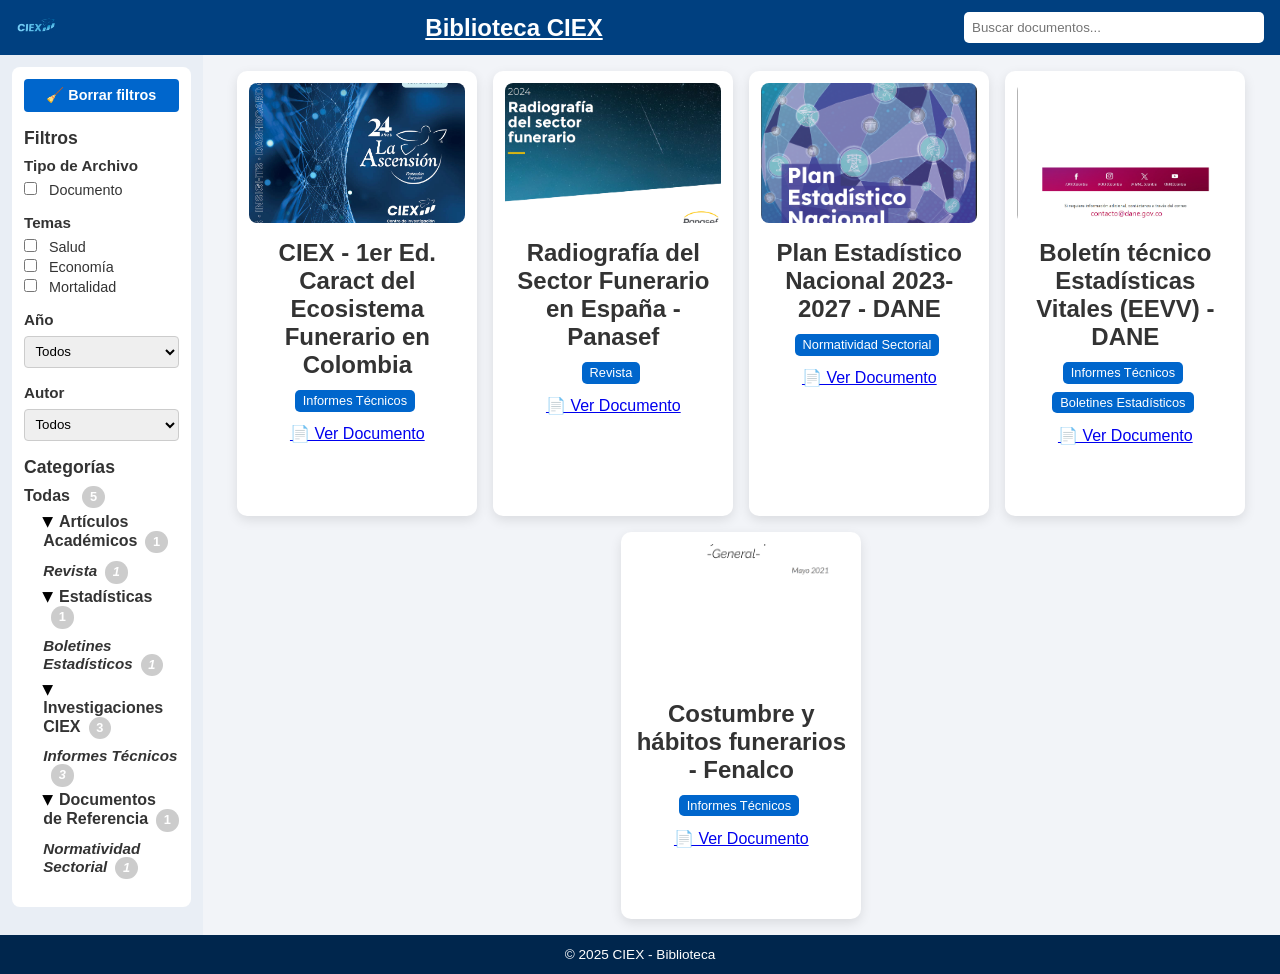
==== index.html @ 68469f93 "Sidebar and functionalities update Badges and filters updates" ====
<!DOCTYPE html>
<html lang="es">
<head>
  <meta charset="UTF-8" />
  <meta name="viewport" content="width=device-width,initial-scale=1.0" />
  <title>Biblioteca CIEX</title>
  <link rel="stylesheet" href="style.css" />
</head>
<body>
  <header>
    <button id="menuToggle">☰</button>
    <a href="#" onclick="window.location.reload()"><img src="img/ciex-logo.png" alt="CIEX Logo" id="logo"></a>
    <h1><a href="#" onclick="window.location.reload()" style="color: white;">Biblioteca CIEX</a></h1>
    <input type="text" id="searchInput" placeholder="Buscar documentos...">
  </header>

  <div class="container">
    <aside class="sidebar">
      <!-- PANEL DE FILTROS -->

      <!-- Filtros -->
      <div class="filter-section">
        <button id="clearFiltersBtn">🧹 Borrar filtros</button>
        <h2>Filtros</h2>
        <div class="filter-group">
          <h3>Tipo de Archivo</h3>
          <div id="typeFilters"></div>
        </div>
        <div class="filter-group">
          <h3>Temas</h3>
          <div id="topicFilters"></div>
        </div>
        <div class="filter-group">
          <h3>Año</h3>
          <select id="yearSelect"><option value="Todos">Todos</option></select>
        </div>
        <div class="filter-group">
          <h3>Autor</h3>
          <select id="authorSelect"><option value="Todos">Todos</option></select>
        </div>

        <div class="filter-group">
          <h2>Categorías</h2>
          <ul id="taxonomyList">
          <li id="homeButton" class="taxonomy-home selected">Todas</li>
      </ul>
        </div>
      </div>

    </aside>

    <main class="document-section" id="documentList">
      <!-- tarjetas inyectadas aquí -->
    </main>
  </div>

  <footer>
    <p>&copy; 2025 CIEX - Biblioteca</p>
  </footer>

  <script src="script.js"></script>
</body>
</html>
---- style.css ----
* { box-sizing: border-box; margin: 0; padding: 0; }
body { font-family: 'Inter',sans-serif; background: #f2f4f8; color: #333; }

/* HEADER */
header {
  display: flex; align-items: center; justify-content: space-between;
  background: #004080; padding: 0.75rem 1rem; color: white; position: relative;
}
#menuToggle { display: none; background: none; border: none; color: white; font-size:1.5rem; }
#logo { width: 40px; height: auto; margin-right:0.5rem; }
h1 { flex-grow:1; text-align:center; font-size:1.5rem; }
#searchInput { padding:0.5rem; border:none; border-radius:5px; width:30%; max-width:300px; }

/* LAYOUT */
.container { display:flex; min-height:calc(100vh - 120px); }

/* SIDEBAR */
.sidebar {
  width:240px; background:#e9eef5; padding:0.75rem; overflow-y:auto;
  transition:left .3s;
}
.filter-section {
  background:white; padding:.75rem; border-radius:8px; margin-bottom:1rem;
}
.filter-group { margin-bottom:1rem; }
.filter-group h3 { margin-bottom:.5rem; font-size:.95rem; }
.filter-group label {
  display:block; margin-bottom:.25rem; font-size:.9rem; cursor:pointer;
}
.filter-group input[type="checkbox"] { margin-right:.5rem; }
.filter-group select {
  width:100%; padding:.4rem; border:1px solid #ccc; border-radius:4px;
}
.filter-section .filter-group ul {
  list-style: none;
  padding-left: 0;
  margin: .5rem 0 0;
}
.filter-section .filter-group ul li {
  margin: .3rem 0;
  cursor: pointer;
}

.sidebar h2 { font-size:1.1rem; margin:1rem 0 .5rem; }
.sidebar ul { list-style:none; }
.sidebar ul ul { display:block; padding-left:1rem; }
.sidebar li { margin:4px 0; cursor:pointer; }
.sidebar li.taxonomy-home,
.sidebar li.taxonomy-parent { font-weight:600; }
.sidebar li.taxonomy-parent {
  position:relative; padding-left:1.2rem;
}
/*
.sidebar li.taxonomy-parent::before {
  content:'▶'; position:absolute; left:0; transition:transform .2s;
}
.sidebar li.taxonomy-parent.expanded::before {
  transform:rotate(90deg);
}
*/

/* Nuevo toggle button */
.toggle-arrow {
  background: none;
  border: none;
  font-size: .9rem;
  cursor: pointer;
  margin-right: .3rem;
  transition: transform .2s;
  content:'▶';
}
.taxonomy-parent.expanded > .toggle-arrow {
  transform: rotate(90deg);
  content:'▶';
}
  

.sidebar li.taxonomy-child { font-style:italic; font-size:.95rem; margin-left:1rem; }
.sidebar li.selected { background:#d0e1f9; }

/* DOCUMENTOS */
.document-section {
  flex-grow:1; padding:1rem;
  display:flex; flex-wrap:wrap; gap:1rem; justify-content:center;
}
.document-card {
  background:white; border-radius:10px; box-shadow:0 4px 12px rgba(0,0,0,0.1);
  padding:.75rem; width:240px; text-align:center; transition:transform .2s;
}
.document-card:hover { transform:translateY(-5px); }
.document-cover {
  width:100%; height:140px; object-fit:cover; border-radius:8px; margin-bottom:.75rem;
}
.tags { margin:.5rem 0; }
.tag {
  background:#0066cc; color:white; padding:.2rem .5rem; border-radius:5px;
  font-size:.8rem; margin:.2rem .3rem .3rem 0; display:inline-block; cursor:pointer;
}
.tag.selected { border:2px solid #004080; }

/* FOOTER */
footer {
  background:#00264d; color:white; text-align:center; padding:.75rem; font-size:.85rem;
}

.filter-section #clearFiltersBtn {
  display: block;
  width: 100%;
  padding: 0.5rem;
  margin-bottom: 1rem;
  background-color: #0066cc;
  color: white;
  border: none;
  border-radius: 4px;
  font-size: 0.9rem;
  font-weight: 600;
  cursor: pointer;
  transition: background-color 0.2s;
}

/* Badge de conteo de categorías */
.sidebar .badge {
  display: inline-block;
  min-width: 1.4rem;
  padding: 0 .4rem;
  margin-left: .5rem;
  font-size: .8rem;
  font-weight: 600;
  line-height: 1.4rem;
  text-align: center;
  border-radius: 50%;
  background: #ccc;
  color: #fff;
}

.filter-section #clearFiltersBtn:hover {
  background-color: #0055aa;
}
/* MÓVIL */
@media(max-width:768px) {
  #menuToggle { display:block; }
  #searchInput { width:50%; }
  .container { flex-direction:column; }
  .sidebar {
    position:absolute; top:60px; left:-100%; height:calc(100vh-60px);
    width:220px; z-index:1000;
  }
  .sidebar.open { left:0; }
  .document-section { padding:.5rem; }
}
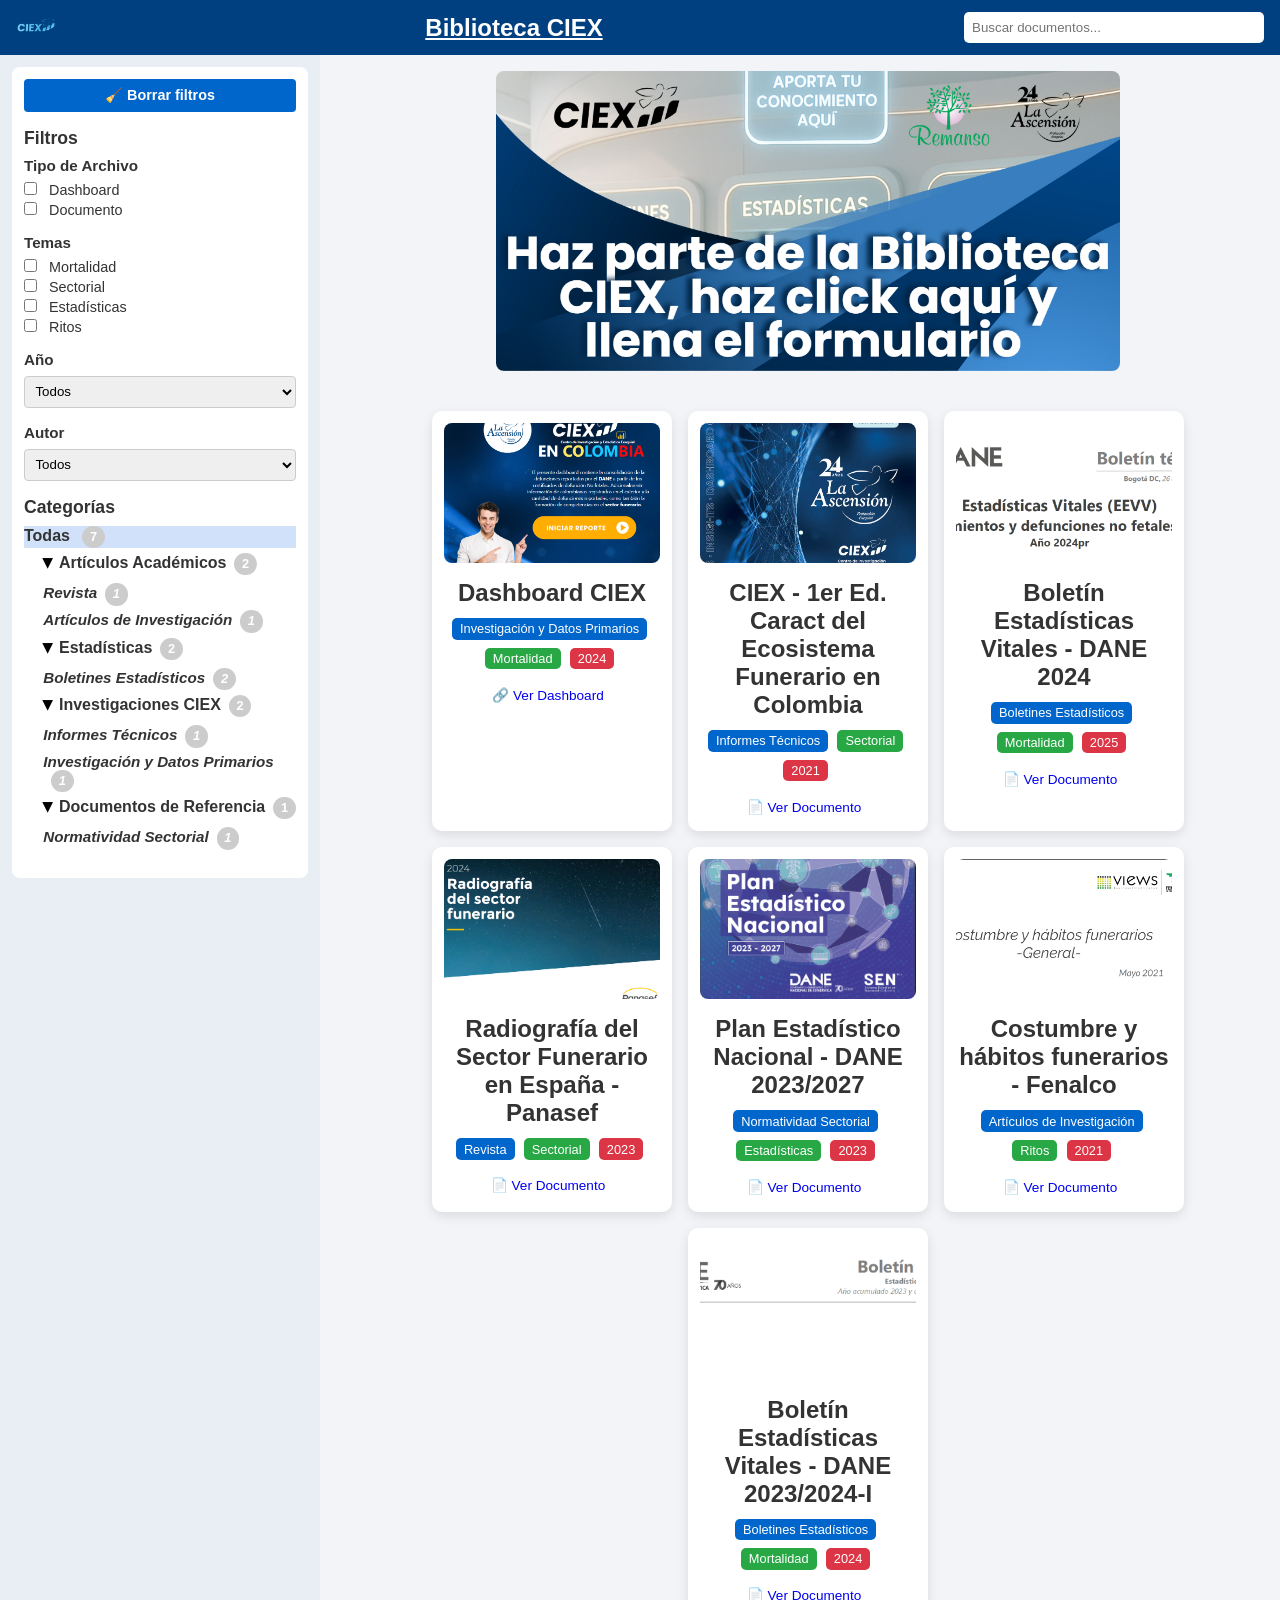
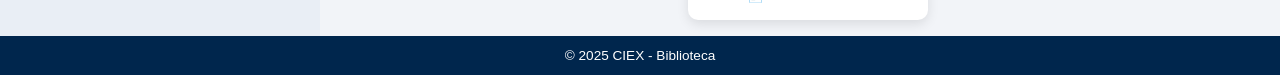
==== commit f5c16041: "Banner added" ====
--- a/index.html
+++ b/index.html
@@ -9,7 +9,7 @@
 <body>
   <header>
     <button id="menuToggle">☰</button>
-    <a href="#" onclick="window.location.reload()"><img src="img/ciex-logo.png" alt="CIEX Logo" id="logo"></a>
+    <a href="#" onclick="window.location.reload()"><img src="img/ciex-logo.png" alt="Centro de Investigación Estadístico Exequial - CIEX Logo" id="logo"></a>
     <h1><a href="#" onclick="window.location.reload()" style="color: white;">Biblioteca CIEX</a></h1>
     <input type="text" id="searchInput" placeholder="Buscar documentos...">
   </header>
@@ -49,8 +49,16 @@
 
     </aside>
 
-    <main class="document-section" id="documentList">
-      <!-- tarjetas inyectadas aquí -->
+    <main class="document-section">
+      <!-- 1) Banner fijo -->
+      <div id="topBanner">
+        <a href="https://forms.gle/aKF8cXsa1bw8TrqUA" target="_blank" rel="noopener">
+          <img src="img/banner-ciex.png"
+               alt="CIEX - Participa en nuestra Biblioteca llenando el formulario">
+        </a>
+      </div>
+      <!-- 2) Aquí solo se renderizan las tarjetas -->
+      <div id="documentList"></div>
     </main>
   </div>
 
--- a/style.css
+++ b/style.css
@@ -12,10 +12,16 @@
 #searchInput { padding:0.5rem; border:none; border-radius:5px; width:30%; max-width:300px; }
 
 /* LAYOUT */
+.container {
+  display: flex;
+  gap: 1rem;
+}
 .container { display:flex; min-height:calc(100vh - 120px); }
 
 /* SIDEBAR */
 .sidebar {
+  flex: 0 0 30%;      /* ocupa un 30% del ancho */
+  max-width: 320px;   /* tope si quieres */
   width:240px; background:#e9eef5; padding:0.75rem; overflow-y:auto;
   transition:left .3s;
 }
@@ -80,8 +86,12 @@
 
 /* DOCUMENTOS */
 .document-section {
-  flex-grow:1; padding:1rem;
-  display:flex; flex-wrap:wrap; gap:1rem; justify-content:center;
+  flex: 1;            /* ocupa el espacio restante */
+  display: flex;
+  flex-wrap: wrap;
+  gap: 1rem;
+  justify-content: center;
+  padding: 1rem 0;
 }
 .document-card {
   background:white; border-radius:10px; box-shadow:0 4px 12px rgba(0,0,0,0.1);
@@ -147,4 +157,161 @@
   }
   .sidebar.open { left:0; }
   .document-section { padding:.5rem; }
-}
+  .sidebar {
+    flex: 0 0 100%;
+    max-width: none;
+  }
+  #topBanner img {
+    max-height: 180px;
+  }
+}
+.document-card .actions {
+  margin-top: .5rem;
+}
+.document-card .actions a {
+  display: inline-block;
+  margin-right: .5rem;
+  padding: .3rem .6rem;
+  border-radius: 4px;
+  text-decoration: none;
+  font-size: .85rem;
+}
+/* Colores específicos para tags de tema (verde) y año (rojo) */
+.tag[data-topic] {
+  background: #28a745; /* verde */
+}
+.tag[data-year] {
+  background: #dc3545; /* rojo */
+}
+/* .document-card .actions .dashboard-link {
+  background: #48a8d7;
+  color: #fff;
+  transition: background .2s;
+}
+.document-card .actions .dashboard-link:hover {
+  background: #133185; 
+}*/
+/* Listas de Temas y Años */
+
+/* Banner full-width, mantiene proporción y no desplaza el grid */
+.top-banner {
+  width: 100%;
+  overflow: hidden;
+  margin-bottom: 1rem;
+}
+.top-banner img {
+  display: block;
+  width: 100%;
+  height: auto;
+  max-height: 250px;    /* ajusta según necesites */
+  object-fit: cover;
+}
+
+/* En pantallas pequeñas ajusta la altura */
+@media(max-width: 768px) {
+  .top-banner img {
+    max-height: 120px;
+  }
+}
+
+/* Opcional: añadir separación extra antes del grid */
+.document-section {
+  padding-top: 0.5rem;
+}
+
+/* Banner responsive que ocupa toda la fila en .document-section */
+#topBanner {
+  flex: 0 0 100%;
+  display: flex;
+  justify-content: center;
+  margin-bottom: 1rem;
+}
+#topBanner img {
+  display: block;
+  width: 100%;
+  max-width: 800px;    /* ajusta según tu diseño */
+  height: auto;
+  object-fit: cover;
+  border-radius: 8px;
+}
+
+/* En móviles/tablets */
+@media(max-width: 768px) {
+  #topBanner img {
+    max-width: 100%;
+    border-radius: 4px;
+  }
+}
+
+/* contenedor de banner + tarjetas */
+.document-section {
+  display: flex;
+  flex-wrap: wrap;
+  gap: 1rem;
+}
+/* banner ocupa toda la fila */
+#topBanner {
+  flex: 0 0 100%;
+  display: flex;
+  justify-content: center;
+  margin-bottom: 1rem;
+}
+#topBanner img {
+  width: 100%;
+  max-width: 800px;
+  height: auto;
+  object-fit: cover;
+  border-radius: 8px;
+}
+/* grid de tarjetas debajo */
+#documentList {
+  flex: 0 0 100%;
+  display: flex;
+  flex-wrap: wrap;
+  gap: 1rem;
+  justify-content: center;
+}
+
+/* Layout: sidebar al 30% y .document-section al resto */
+.container {
+  display: flex;
+  gap: 1rem;
+}
+.sidebar {
+  flex: 0 0 40%;      /* ocupa un 30% del ancho */
+  max-width: 320px;   /* tope si quieres */
+}
+.document-section {
+  flex: 1;            /* ocupa el espacio restante */
+  display: flex;
+  flex-wrap: wrap;
+  gap: 1rem;
+  justify-content: center;
+  padding: 1rem 0;
+}
+
+/* Banner más grande */
+#topBanner {
+  flex: 0 0 100%;
+  display: flex;
+  justify-content: center;
+  margin-bottom: 1.5rem;
+}
+#topBanner img {
+  width: 100%;
+  max-width: none;
+  max-height: 300px;   /* altura mayor */
+  object-fit: cover;
+  border-radius: 8px;
+}
+
+/* Responsivo */
+@media(max-width:768px) {
+  .sidebar {
+    flex: 0 0 100%;
+    max-width: none;
+  }
+  #topBanner img {
+    max-height: 180px;
+  }
+}
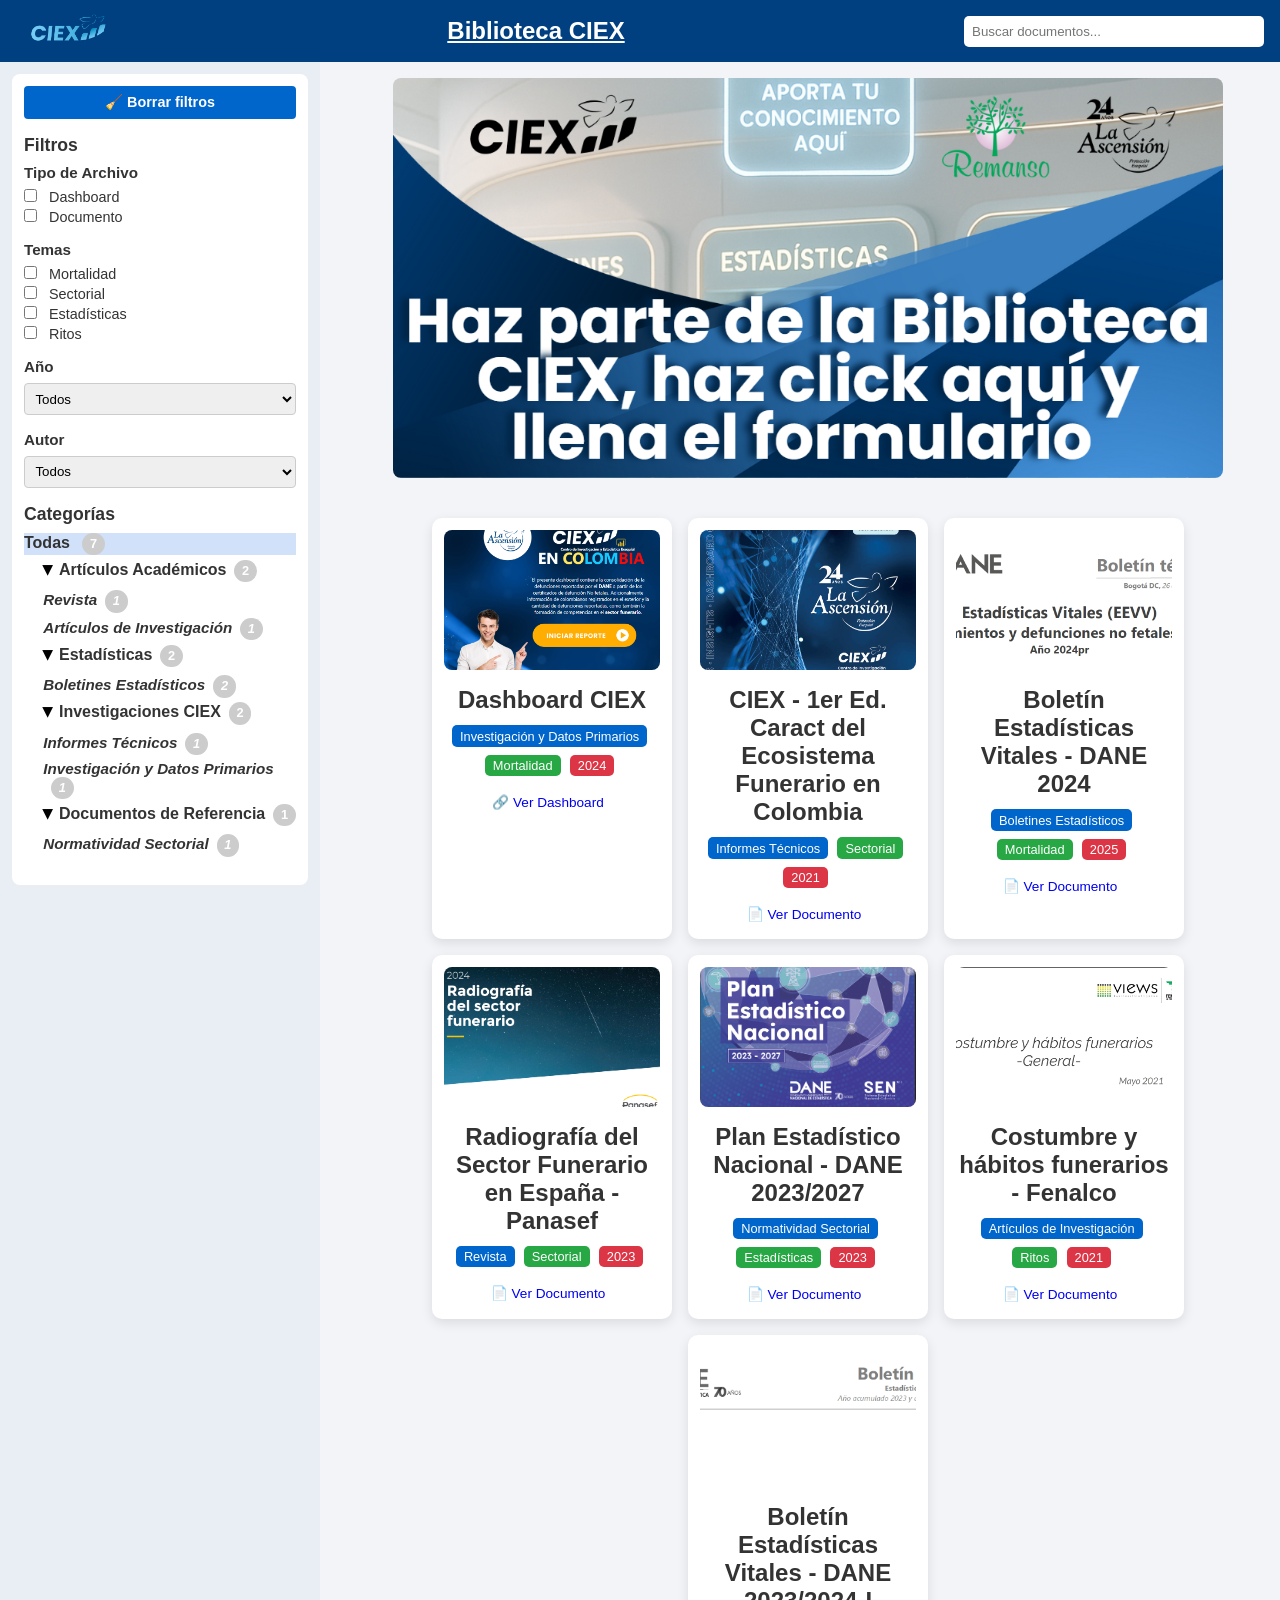
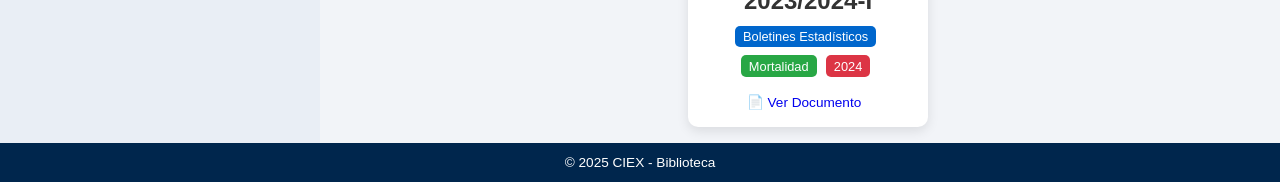
==== commit 6794b216: "GA4" ====
--- a/index.html
+++ b/index.html
@@ -67,5 +67,19 @@
   </footer>
 
   <script src="script.js"></script>
+
+<!-- Google Analytics con IP Anónima -->
+<script async src="https://www.googletagmanager.com/gtag/js?id=G-4Z390CRL24"></script>
+<script>
+  window.dataLayer = window.dataLayer || [];
+  function gtag(){ dataLayer.push(arguments); }
+  gtag('js', new Date());
+  gtag('config', 'G-4Z390CRL24', {
+    'anonymize_ip': true,
+    'cookie_flags': 'SameSite=None;Secure'
+  });
+</script>
+
+
 </body>
 </html>
--- a/style.css
+++ b/style.css
@@ -7,7 +7,11 @@
   background: #004080; padding: 0.75rem 1rem; color: white; position: relative;
 }
 #menuToggle { display: none; background: none; border: none; color: white; font-size:1.5rem; }
-#logo { width: 40px; height: auto; margin-right:0.5rem; }
+#logo {
+  width: 80px;         /* aumenta el ancho del logo */
+  margin-left: 0.75rem;/* separa del botón de hamburguesa */
+  height: auto;
+}
 h1 { flex-grow:1; text-align:center; font-size:1.5rem; }
 #searchInput { padding:0.5rem; border:none; border-radius:5px; width:30%; max-width:300px; }
 
@@ -300,7 +304,7 @@
 #topBanner img {
   width: 100%;
   max-width: none;
-  max-height: 300px;   /* altura mayor */
+  max-height: 400px;   /* altura mayor */
   object-fit: cover;
   border-radius: 8px;
 }
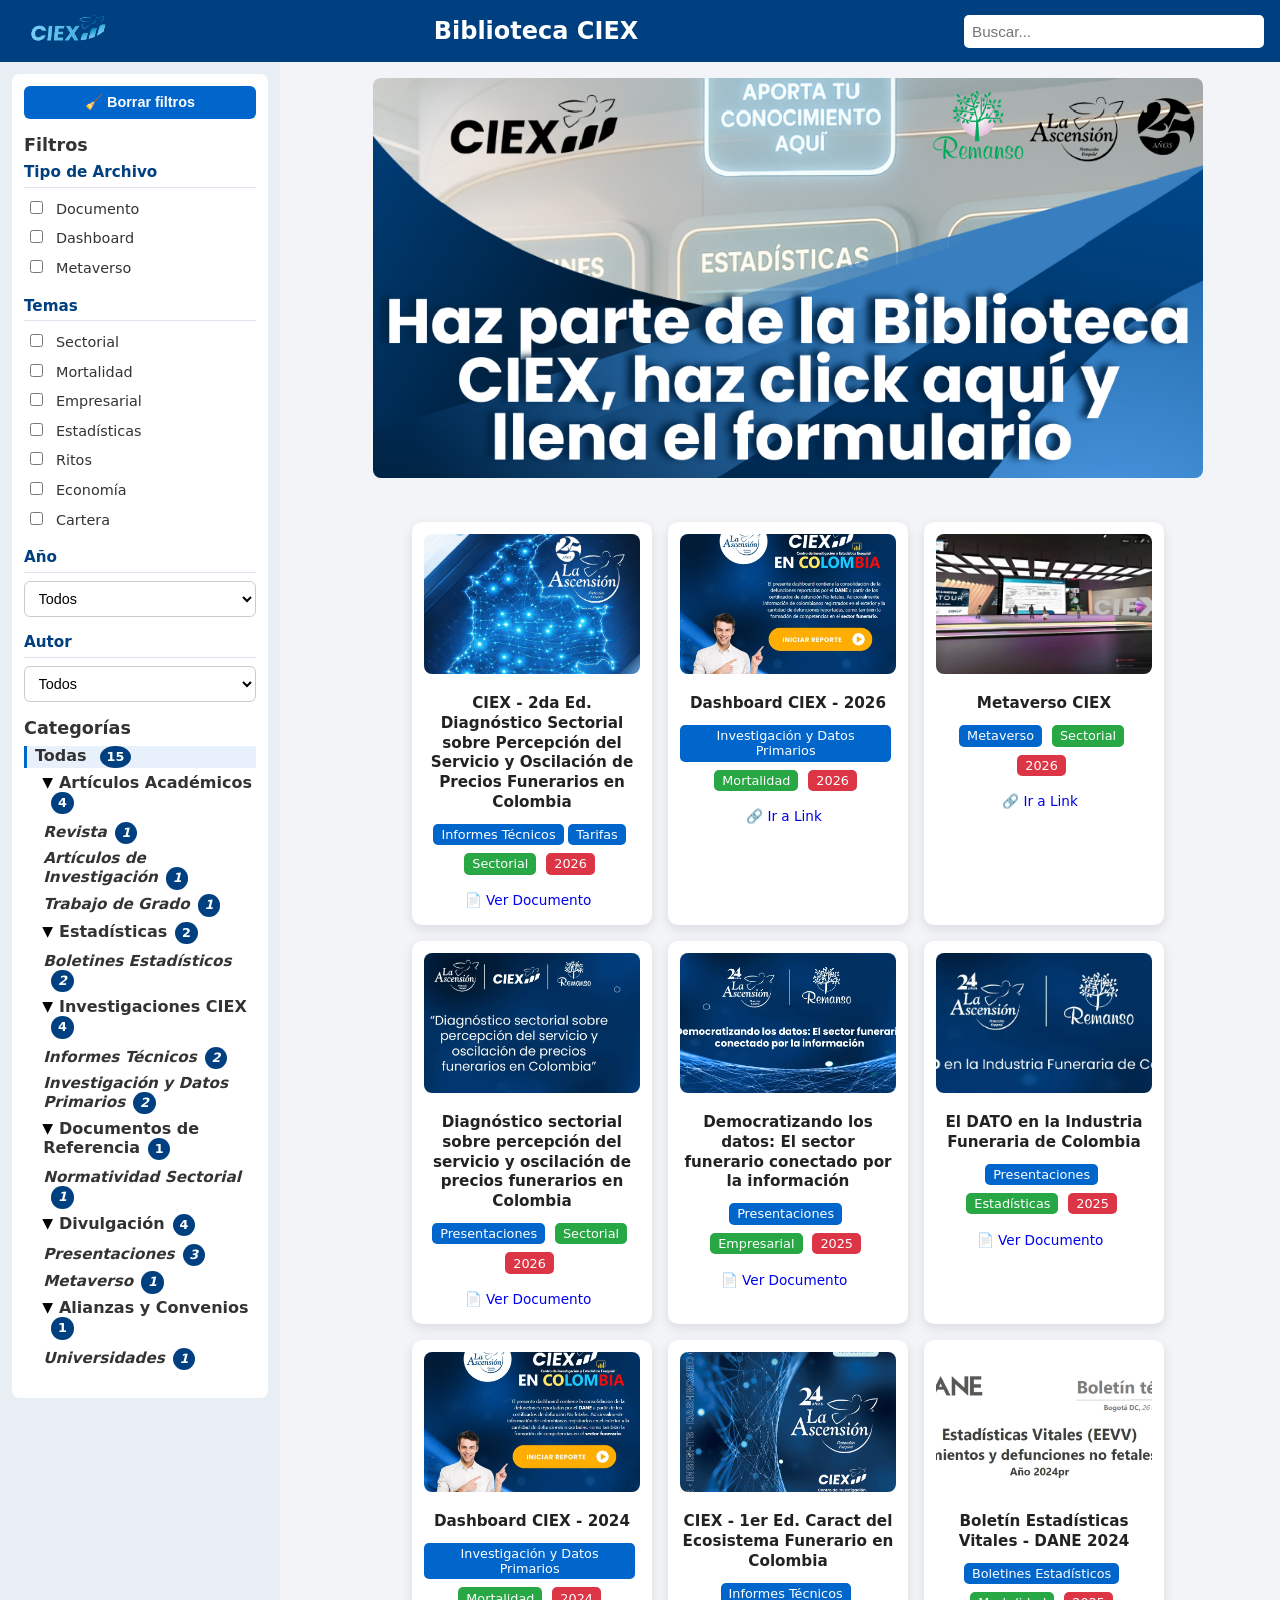
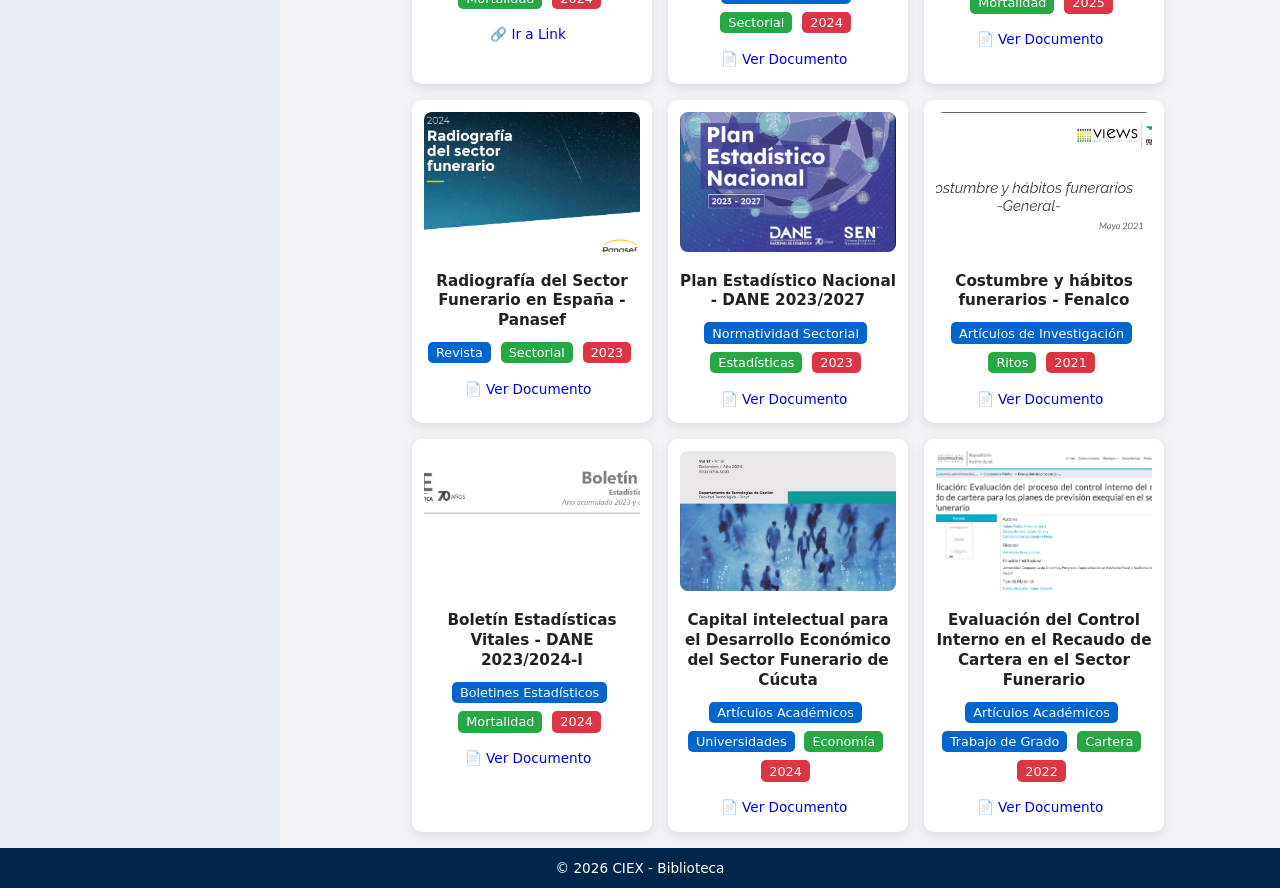
==== commit 8e73ee6a: "SEO, and UI improvements | Mejoras de rendimiento, SEO y UI Se reemplazan portadas PNG por versiones" ====
--- a/index.html
+++ b/index.html
@@ -3,18 +3,40 @@
 <head>
   <meta charset="UTF-8" />
   <meta name="viewport" content="width=device-width,initial-scale=1.0" />
-  <title>Biblioteca CIEX</title>
+  <title>Biblioteca CIEX - Centro de Investigación Estadístico Exequial</title>
+  <meta name="description" content="Biblioteca digital del Centro de Investigación Estadístico Exequial (CIEX). Documentos, estadísticas, investigaciones y recursos del sector funerario en Colombia." />
+
+  <!-- Open Graph -->
+  <meta property="og:title" content="Biblioteca CIEX" />
+  <meta property="og:description" content="Documentos, estadísticas, investigaciones y recursos del sector funerario en Colombia." />
+  <meta property="og:type" content="website" />
+  <meta property="og:image" content="img/banner-ciex.png" />
+  <meta property="og:url" content="https://biblioteca-ciex.vercel.app" />
+
+  <!-- Preconnect -->
+  <link rel="preconnect" href="https://www.googletagmanager.com" />
+  <link rel="preconnect" href="https://biblioteca-ciex.goatcounter.com" />
+
+  <link rel="canonical" href="https://biblioteca-ciex.vercel.app/" />
+  <link rel="icon" href="img/ciex-logo.png" type="image/png" />
   <link rel="stylesheet" href="style.css" />
 </head>
 <body>
   <header>
     <button id="menuToggle">☰</button>
     <a href="#" onclick="window.location.reload()"><img src="img/ciex-logo.png" alt="Centro de Investigación Estadístico Exequial - CIEX Logo" id="logo"></a>
-    <h1><a href="#" onclick="window.location.reload()" style="color: white;">Biblioteca CIEX</a></h1>
-    <input type="text" id="searchInput" placeholder="Buscar documentos...">
+    <h1><a href="#" onclick="window.location.reload()">Biblioteca CIEX</a></h1>
+    <div class="search-wrapper">
+      <button id="searchToggle" type="button" aria-label="Buscar">
+        <svg width="20" height="20" viewBox="0 0 24 24" fill="none" stroke="white" stroke-width="2.5" stroke-linecap="round" stroke-linejoin="round"><circle cx="11" cy="11" r="7"/><line x1="21" y1="21" x2="16.65" y2="16.65"/></svg>
+      </button>
+      <input type="text" id="searchInput" placeholder="Buscar...">
+      <button id="searchClear" type="button" aria-label="Limpiar búsqueda">&times;</button>
+    </div>
   </header>
 
   <div class="container">
+    <div id="sidebarOverlay"></div>
     <aside class="sidebar">
       <!-- PANEL DE FILTROS -->
 
@@ -54,7 +76,8 @@
       <div id="topBanner">
         <a href="https://forms.gle/aKF8cXsa1bw8TrqUA" target="_blank" rel="noopener">
           <img src="img/banner-ciex.png"
-               alt="CIEX - Participa en nuestra Biblioteca llenando el formulario">
+               alt="CIEX - Participa en nuestra Biblioteca llenando el formulario"
+               width="800" height="400" fetchpriority="high">
         </a>
       </div>
       <!-- 2) Aquí solo se renderizan las tarjetas -->
@@ -63,22 +86,20 @@
   </div>
 
   <footer>
-    <p>&copy; 2025 CIEX - Biblioteca</p>
+    <p>&copy; 2026 CIEX - Biblioteca</p>
   </footer>
 
-  <script src="script.js"></script>
+  <!-- Botón ir arriba -->
+  <button id="scrollTopBtn" type="button" aria-label="Ir arriba">
+    <svg width="20" height="20" viewBox="0 0 24 24" fill="none" stroke="white" stroke-width="2.5" stroke-linecap="round" stroke-linejoin="round"><polyline points="18 15 12 9 6 15"/></svg>
+  </button>
 
-<!-- Google Analytics con IP Anónima -->
-<script async src="https://www.googletagmanager.com/gtag/js?id=G-4Z390CRL24"></script>
-<script>
-  window.dataLayer = window.dataLayer || [];
-  function gtag(){ dataLayer.push(arguments); }
-  gtag('js', new Date());
-  gtag('config', 'G-4Z390CRL24', {
-    'anonymize_ip': true,
-    'cookie_flags': 'SameSite=None;Secure'
-  });
-</script>
+  <script src="script.js" defer></script>
+  <!-- Analytics (solo en producción, manejado por analytics.js) -->
+  <script src="analytics.js" defer></script>
+  <script data-goatcounter="https://biblioteca-ciex.goatcounter.com/count"
+          async src="//gc.zgo.at/count.js"></script>
+
 
 
 </body>
--- a/style.css
+++ b/style.css
@@ -1,45 +1,166 @@
 * { box-sizing: border-box; margin: 0; padding: 0; }
-body { font-family: 'Inter',sans-serif; background: #f2f4f8; color: #333; }
-
-/* HEADER */
+body {
+  font-family: 'Inter', system-ui, -apple-system, 'Segoe UI', Roboto, sans-serif;
+  background: #f2f4f8;
+  color: #333;
+}
+
+/* ========== HEADER ========== */
 header {
   display: flex; align-items: center; justify-content: space-between;
-  background: #004080; padding: 0.75rem 1rem; color: white; position: relative;
-}
-#menuToggle { display: none; background: none; border: none; color: white; font-size:1.5rem; }
+  background: #004080; padding: 0.75rem 1rem; color: white;
+  position: sticky;
+  top: 0;
+  z-index: 1100;
+  transition: transform .3s ease;
+}
+header.header-hidden {
+  transform: translateY(-100%);
+}
+#menuToggle { display: block; background: none; border: none; color: white; font-size: 1.5rem; cursor: pointer; }
 #logo {
-  width: 80px;         /* aumenta el ancho del logo */
-  margin-left: 0.75rem;/* separa del botón de hamburguesa */
+  width: 80px;
+  margin-left: 0.75rem;
   height: auto;
 }
-h1 { flex-grow:1; text-align:center; font-size:1.5rem; }
-#searchInput { padding:0.5rem; border:none; border-radius:5px; width:30%; max-width:300px; }
-
-/* LAYOUT */
+h1 { flex-grow: 1; text-align: center; font-size: 1.5rem; }
+h1 a { color: white; text-decoration: none; }
+/* ========== BUSCADOR ========== */
+.search-wrapper {
+  position: relative;
+  display: flex;
+  align-items: center;
+  justify-content: flex-end;
+}
+
+/* Botón lupa (SVG) — visible solo en móvil */
+#searchToggle {
+  background: none;
+  border: none;
+  cursor: pointer;
+  padding: .35rem;
+  line-height: 0;
+  flex-shrink: 0;
+}
+#searchToggle svg {
+  display: block;
+}
+
+/* Input oculto en móvil por defecto, se expande como overlay */
+#searchInput {
+  position: absolute;
+  right: 0;
+  top: 50%;
+  transform: translateY(-50%);
+  padding: 0.5rem 2rem 0.5rem 0.5rem;
+  border: none;
+  border-radius: 5px;
+  width: 0;
+  opacity: 0;
+  transition: width .3s ease, opacity .2s ease;
+  pointer-events: none;
+  font-size: .95rem;
+}
+
+/* Cuando el wrapper tiene la clase .open, se expande el input */
+.search-wrapper.open #searchInput {
+  width: 60vw;
+  opacity: 1;
+  pointer-events: auto;
+}
+#searchClear {
+  position: absolute;
+  right: .4rem;
+  top: 50%;
+  transform: translateY(-50%);
+  background: none;
+  border: none;
+  font-size: 1.1rem;
+  color: #999;
+  cursor: pointer;
+  padding: 0 .25rem;
+  line-height: 1;
+  display: none;
+}
+#searchClear:hover { color: #333; }
+#searchInput:not(:placeholder-shown) ~ #searchClear { display: block; }
+
+/* ========== LAYOUT ========== */
 .container {
   display: flex;
+  flex-direction: column;
   gap: 1rem;
-}
-.container { display:flex; min-height:calc(100vh - 120px); }
-
-/* SIDEBAR */
+  min-height: calc(100vh - 120px);
+}
+
+/* ========== SIDEBAR ========== */
 .sidebar {
-  flex: 0 0 30%;      /* ocupa un 30% del ancho */
-  max-width: 320px;   /* tope si quieres */
-  width:240px; background:#e9eef5; padding:0.75rem; overflow-y:auto;
-  transition:left .3s;
+  position: fixed;
+  top: 60px;
+  left: -100%;
+  height: calc(100vh - 60px);
+  width: 220px;
+  z-index: 1000;
+  background: #e9eef5;
+  padding: 0.75rem;
+  overflow-y: auto;
+  transition: left .3s;
+}
+.sidebar.open { left: 0; }
+
+/* Overlay oscuro detrás del sidebar móvil */
+#sidebarOverlay {
+  display: none;
+  position: fixed;
+  inset: 0;
+  background: rgba(0, 0, 0, .4);
+  z-index: 999;
+  opacity: 0;
+  transition: opacity .3s;
+}
+#sidebarOverlay.active {
+  display: block;
+  opacity: 1;
 }
 .filter-section {
-  background:white; padding:.75rem; border-radius:8px; margin-bottom:1rem;
-}
-.filter-group { margin-bottom:1rem; }
-.filter-group h3 { margin-bottom:.5rem; font-size:.95rem; }
+  background: white; padding: .75rem; border-radius: 8px; margin-bottom: 1rem;
+}
+.filter-group { margin-bottom: 1rem; }
+.filter-group h3 {
+  margin-bottom: .5rem;
+  font-size: .95rem;
+  color: #004080;
+  padding-bottom: .35rem;
+  border-bottom: 1px solid #dde3ed;
+}
 .filter-group label {
-  display:block; margin-bottom:.25rem; font-size:.9rem; cursor:pointer;
-}
-.filter-group input[type="checkbox"] { margin-right:.5rem; }
+  display: block;
+  margin-bottom: .25rem;
+  font-size: .9rem;
+  cursor: pointer;
+  padding: .3rem .4rem;
+  border-radius: 4px;
+  transition: background .15s;
+}
+.filter-group label:hover {
+  background: #e4eaf3;
+}
+.filter-group input[type="checkbox"] {
+  margin-right: .5rem;
+  accent-color: #0066cc;
+}
 .filter-group select {
-  width:100%; padding:.4rem; border:1px solid #ccc; border-radius:4px;
+  width: 100%;
+  padding: .5rem .6rem;
+  border: 1px solid #ccc;
+  border-radius: 6px;
+  font-size: .9rem;
+  background: #fff;
+  transition: border-color .2s;
+}
+.filter-group select:focus {
+  outline: none;
+  border-color: #0066cc;
 }
 .filter-section .filter-group ul {
   list-style: none;
@@ -51,25 +172,17 @@
   cursor: pointer;
 }
 
-.sidebar h2 { font-size:1.1rem; margin:1rem 0 .5rem; }
-.sidebar ul { list-style:none; }
-.sidebar ul ul { display:block; padding-left:1rem; }
-.sidebar li { margin:4px 0; cursor:pointer; }
+.sidebar h2 { font-size: 1.1rem; margin: 1rem 0 .5rem; }
+.sidebar ul { list-style: none; }
+.sidebar ul ul { display: block; padding-left: 1rem; }
+.sidebar li { margin: 4px 0; cursor: pointer; }
 .sidebar li.taxonomy-home,
-.sidebar li.taxonomy-parent { font-weight:600; }
+.sidebar li.taxonomy-parent { font-weight: 600; }
 .sidebar li.taxonomy-parent {
-  position:relative; padding-left:1.2rem;
-}
-/*
-.sidebar li.taxonomy-parent::before {
-  content:'▶'; position:absolute; left:0; transition:transform .2s;
-}
-.sidebar li.taxonomy-parent.expanded::before {
-  transform:rotate(90deg);
-}
-*/
-
-/* Nuevo toggle button */
+  position: relative; padding-left: 1.2rem;
+}
+
+/* Toggle button (acordeón categorías) */
 .toggle-arrow {
   background: none;
   border: none;
@@ -77,46 +190,19 @@
   cursor: pointer;
   margin-right: .3rem;
   transition: transform .2s;
-  content:'▶';
 }
 .taxonomy-parent.expanded > .toggle-arrow {
   transform: rotate(90deg);
-  content:'▶';
-}
-  
-
-.sidebar li.taxonomy-child { font-style:italic; font-size:.95rem; margin-left:1rem; }
-.sidebar li.selected { background:#d0e1f9; }
-
-/* DOCUMENTOS */
-.document-section {
-  flex: 1;            /* ocupa el espacio restante */
-  display: flex;
-  flex-wrap: wrap;
-  gap: 1rem;
-  justify-content: center;
-  padding: 1rem 0;
-}
-.document-card {
-  background:white; border-radius:10px; box-shadow:0 4px 12px rgba(0,0,0,0.1);
-  padding:.75rem; width:240px; text-align:center; transition:transform .2s;
-}
-.document-card:hover { transform:translateY(-5px); }
-.document-cover {
-  width:100%; height:140px; object-fit:cover; border-radius:8px; margin-bottom:.75rem;
-}
-.tags { margin:.5rem 0; }
-.tag {
-  background:#0066cc; color:white; padding:.2rem .5rem; border-radius:5px;
-  font-size:.8rem; margin:.2rem .3rem .3rem 0; display:inline-block; cursor:pointer;
-}
-.tag.selected { border:2px solid #004080; }
-
-/* FOOTER */
-footer {
-  background:#00264d; color:white; text-align:center; padding:.75rem; font-size:.85rem;
-}
-
+}
+
+.sidebar li.taxonomy-child { font-style: italic; font-size: .95rem; margin-left: 1rem; }
+.sidebar li.selected {
+  background: #e8f0fb;
+  border-left: 3px solid #0066cc;
+  padding-left: .5rem;
+}
+
+/* Botón borrar filtros */
 .filter-section #clearFiltersBtn {
   display: block;
   width: 100%;
@@ -125,11 +211,17 @@
   background-color: #0066cc;
   color: white;
   border: none;
-  border-radius: 4px;
+  border-radius: 6px;
   font-size: 0.9rem;
   font-weight: 600;
   cursor: pointer;
   transition: background-color 0.2s;
+}
+.filter-section #clearFiltersBtn:hover {
+  background-color: #0055aa;
+}
+.filter-section #clearFiltersBtn:active {
+  transform: scale(0.97);
 }
 
 /* Badge de conteo de categorías */
@@ -143,35 +235,44 @@
   line-height: 1.4rem;
   text-align: center;
   border-radius: 50%;
-  background: #ccc;
+  background: #004080;
   color: #fff;
 }
 
-.filter-section #clearFiltersBtn:hover {
-  background-color: #0055aa;
-}
-/* MÓVIL */
-@media(max-width:768px) {
-  #menuToggle { display:block; }
-  #searchInput { width:50%; }
-  .container { flex-direction:column; }
-  .sidebar {
-    position:absolute; top:60px; left:-100%; height:calc(100vh-60px);
-    width:220px; z-index:1000;
-  }
-  .sidebar.open { left:0; }
-  .document-section { padding:.5rem; }
-  .sidebar {
-    flex: 0 0 100%;
-    max-width: none;
-  }
-  #topBanner img {
-    max-height: 180px;
-  }
-}
-.document-card .actions {
-  margin-top: .5rem;
-}
+/* ========== DOCUMENTOS ========== */
+.document-section {
+  flex: 1;
+  display: flex;
+  flex-wrap: wrap;
+  gap: 1rem;
+  justify-content: center;
+  padding: .5rem;
+}
+.document-card {
+  background: white; border-radius: 10px; box-shadow: 0 4px 12px rgba(0,0,0,0.1);
+  padding: .75rem; width: 240px; text-align: center; transition: transform .2s;
+}
+.document-card:hover { transform: translateY(-5px); }
+.document-card h2 {
+  font-size: .95rem;
+  font-weight: 600;
+  line-height: 1.3;
+  margin: .25rem 0;
+  color: #222;
+}
+.document-cover {
+  width: 100%; height: 140px; object-fit: cover; border-radius: 8px; margin-bottom: .75rem;
+}
+.tags { margin: .5rem 0; }
+.tag {
+  background: #0066cc; color: white; padding: .2rem .5rem; border-radius: 5px;
+  font-size: .8rem; margin: .2rem .3rem .3rem 0; display: inline-block; cursor: pointer;
+}
+.tag.selected { border: 2px solid #004080; }
+.tag[data-topic] { background: #28a745; }
+.tag[data-year] { background: #dc3545; }
+
+.document-card .actions { margin-top: .5rem; }
 .document-card .actions a {
   display: inline-block;
   margin-right: .5rem;
@@ -180,94 +281,23 @@
   text-decoration: none;
   font-size: .85rem;
 }
-/* Colores específicos para tags de tema (verde) y año (rojo) */
-.tag[data-topic] {
-  background: #28a745; /* verde */
-}
-.tag[data-year] {
-  background: #dc3545; /* rojo */
-}
-/* .document-card .actions .dashboard-link {
-  background: #48a8d7;
-  color: #fff;
-  transition: background .2s;
-}
-.document-card .actions .dashboard-link:hover {
-  background: #133185; 
-}*/
-/* Listas de Temas y Años */
-
-/* Banner full-width, mantiene proporción y no desplaza el grid */
-.top-banner {
-  width: 100%;
-  overflow: hidden;
-  margin-bottom: 1rem;
-}
-.top-banner img {
-  display: block;
-  width: 100%;
-  height: auto;
-  max-height: 250px;    /* ajusta según necesites */
-  object-fit: cover;
-}
-
-/* En pantallas pequeñas ajusta la altura */
-@media(max-width: 768px) {
-  .top-banner img {
-    max-height: 120px;
-  }
-}
-
-/* Opcional: añadir separación extra antes del grid */
-.document-section {
-  padding-top: 0.5rem;
-}
-
-/* Banner responsive que ocupa toda la fila en .document-section */
+
+/* ========== BANNER ========== */
 #topBanner {
   flex: 0 0 100%;
   display: flex;
   justify-content: center;
-  margin-bottom: 1rem;
-}
-#topBanner img {
-  display: block;
-  width: 100%;
-  max-width: 800px;    /* ajusta según tu diseño */
-  height: auto;
-  object-fit: cover;
-  border-radius: 8px;
-}
-
-/* En móviles/tablets */
-@media(max-width: 768px) {
-  #topBanner img {
-    max-width: 100%;
-    border-radius: 4px;
-  }
-}
-
-/* contenedor de banner + tarjetas */
-.document-section {
-  display: flex;
-  flex-wrap: wrap;
-  gap: 1rem;
-}
-/* banner ocupa toda la fila */
-#topBanner {
-  flex: 0 0 100%;
-  display: flex;
-  justify-content: center;
-  margin-bottom: 1rem;
+  margin-bottom: 1.5rem;
 }
 #topBanner img {
   width: 100%;
-  max-width: 800px;
-  height: auto;
+  max-width: none;
+  max-height: 180px;
   object-fit: cover;
-  border-radius: 8px;
-}
-/* grid de tarjetas debajo */
+  border-radius: 4px;
+}
+
+/* Grid de tarjetas */
 #documentList {
   flex: 0 0 100%;
   display: flex;
@@ -276,46 +306,79 @@
   justify-content: center;
 }
 
-/* Layout: sidebar al 30% y .document-section al resto */
-.container {
-  display: flex;
-  gap: 1rem;
-}
-.sidebar {
-  flex: 0 0 40%;      /* ocupa un 30% del ancho */
-  max-width: 320px;   /* tope si quieres */
-}
-.document-section {
-  flex: 1;            /* ocupa el espacio restante */
-  display: flex;
-  flex-wrap: wrap;
-  gap: 1rem;
+/* ========== FOOTER ========== */
+footer {
+  background: #00264d; color: white; text-align: center; padding: .75rem; font-size: .85rem;
+}
+
+/* ========== SCROLL TO TOP ========== */
+#scrollTopBtn {
+  position: fixed;
+  bottom: 1.5rem;
+  right: 1.5rem;
+  z-index: 1200;
+  background: #004080;
+  border: none;
+  border-radius: 50%;
+  width: 44px;
+  height: 44px;
+  display: flex;
+  align-items: center;
   justify-content: center;
-  padding: 1rem 0;
-}
-
-/* Banner más grande */
-#topBanner {
-  flex: 0 0 100%;
-  display: flex;
-  justify-content: center;
-  margin-bottom: 1.5rem;
-}
-#topBanner img {
-  width: 100%;
-  max-width: none;
-  max-height: 400px;   /* altura mayor */
-  object-fit: cover;
-  border-radius: 8px;
-}
-
-/* Responsivo */
-@media(max-width:768px) {
+  cursor: pointer;
+  box-shadow: 0 2px 8px rgba(0,0,0,.25);
+  opacity: 0;
+  transform: translateY(1rem);
+  pointer-events: none;
+  transition: opacity .3s, transform .3s, background .2s;
+}
+#scrollTopBtn.visible {
+  opacity: 1;
+  transform: translateY(0);
+  pointer-events: auto;
+}
+#scrollTopBtn:hover {
+  background: #0055aa;
+}
+#scrollTopBtn:active {
+  transform: scale(.93);
+}
+
+/* ========== FOCUS VISIBLE ========== */
+:focus-visible {
+  outline: 2px solid #0066cc;
+  outline-offset: 2px;
+}
+button:focus-visible,
+a:focus-visible {
+  outline: 2px solid #0066cc;
+  outline-offset: 2px;
+  border-radius: 3px;
+}
+
+/* ========== DESKTOP ========== */
+@media (min-width: 769px) {
+  #menuToggle { display: none; }
+  .search-wrapper { width: 30%; max-width: 300px; }
+  #searchToggle { display: none; }
+  #searchInput {
+    position: static;
+    transform: none;
+    width: 100%;
+    opacity: 1;
+    pointer-events: auto;
+  }
+  .container { flex-direction: row; }
   .sidebar {
-    flex: 0 0 100%;
-    max-width: none;
+    position: static;
+    height: auto;
+    flex: 0 0 280px;
+    max-width: 320px;
+    width: auto;
   }
+  .document-section { padding: 1rem 0; }
   #topBanner img {
-    max-height: 180px;
+    max-height: 400px;
+    border-radius: 8px;
   }
 }
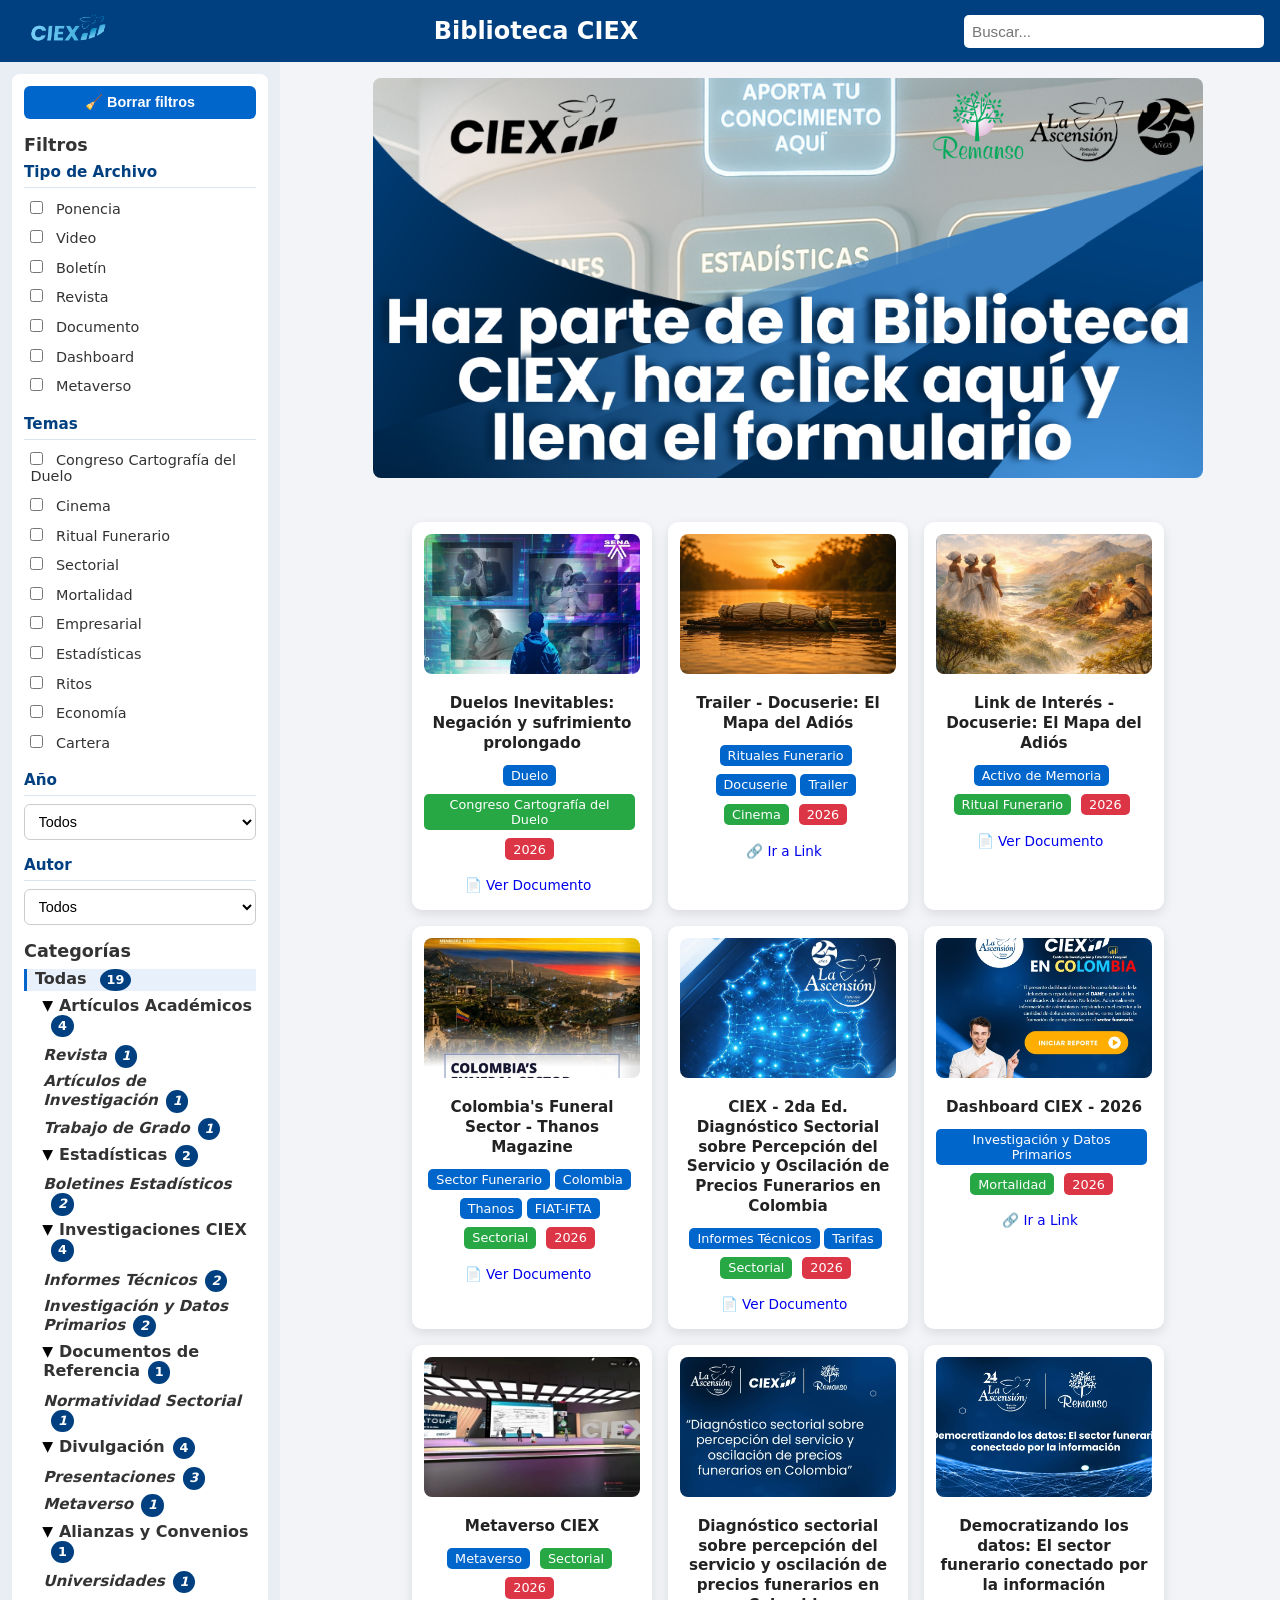
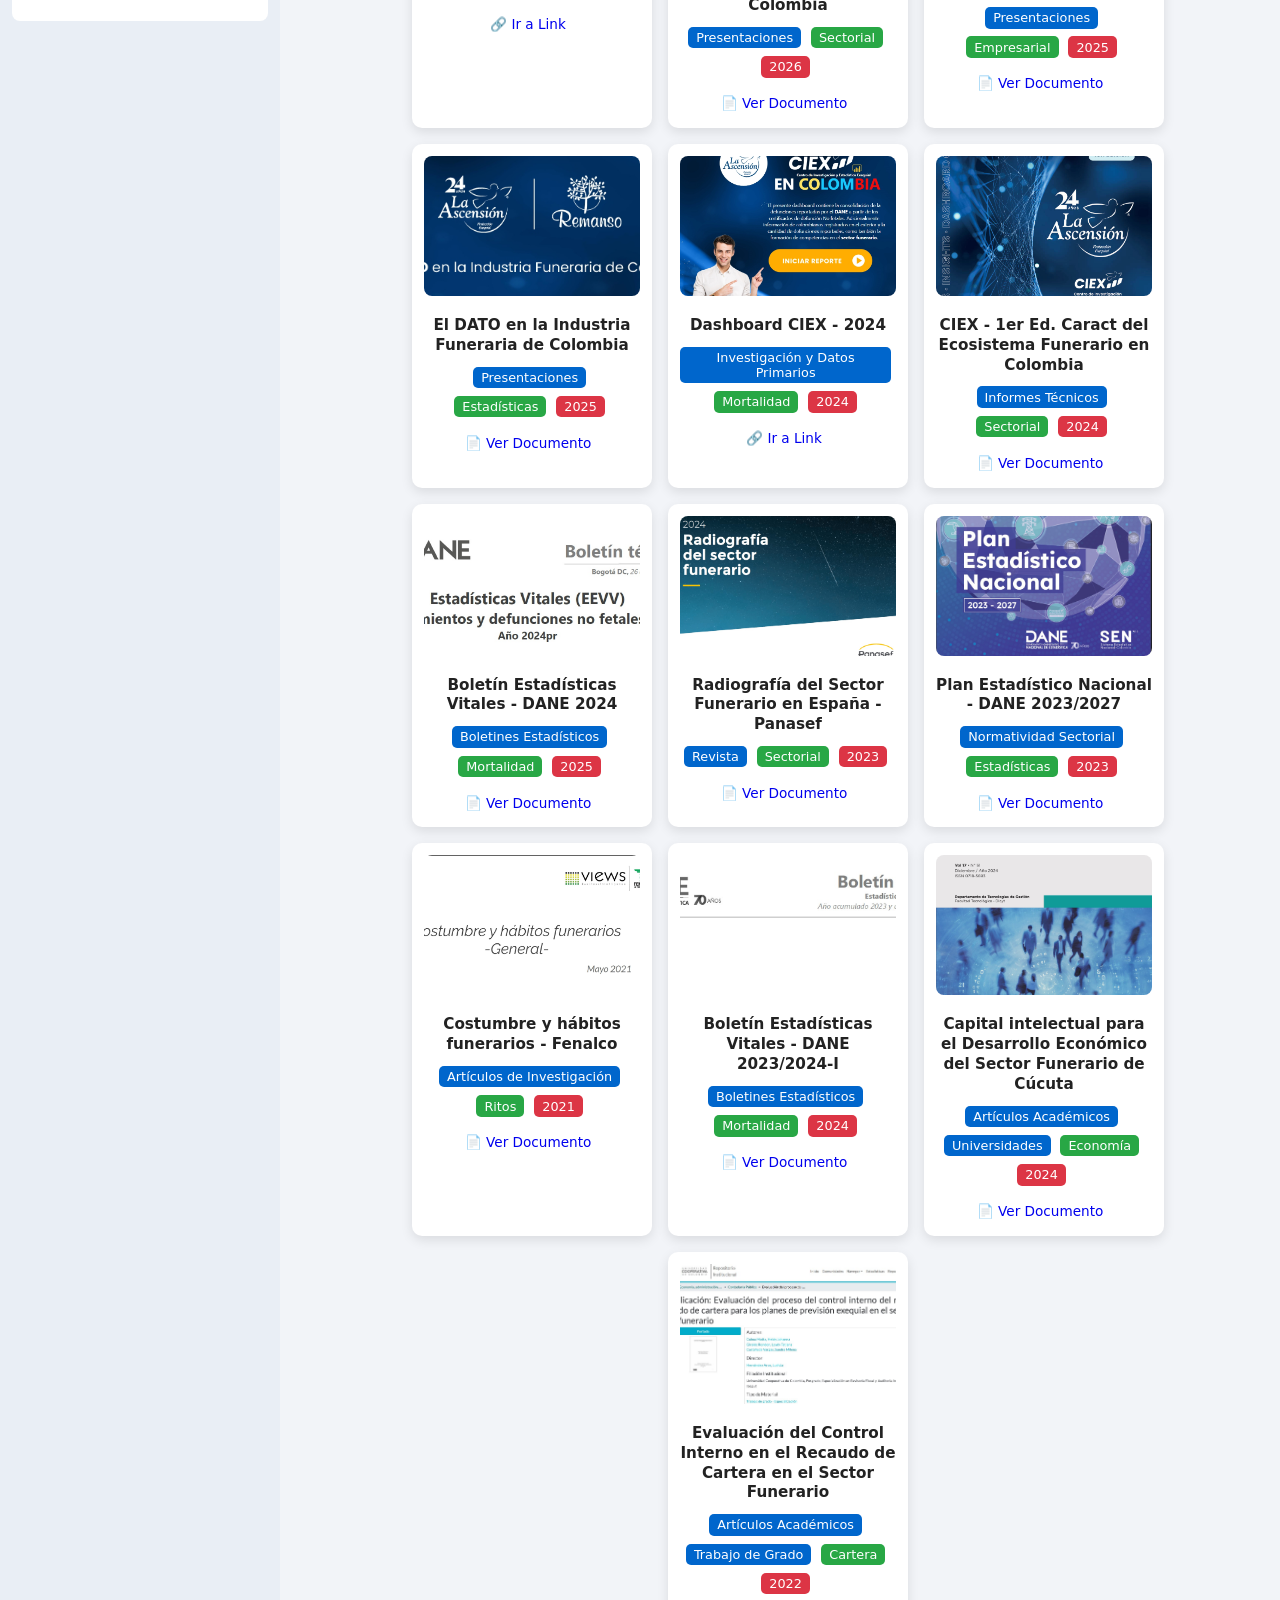
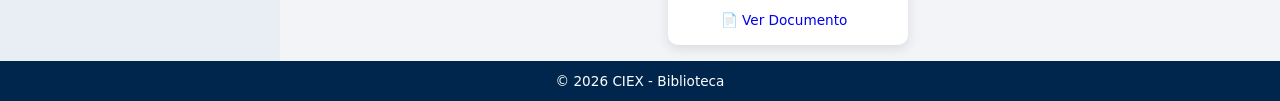
==== commit 2676b295: "creacion de video" ====
--- a/index.html
+++ b/index.html
@@ -4,22 +4,59 @@
   <meta charset="UTF-8" />
   <meta name="viewport" content="width=device-width,initial-scale=1.0" />
   <title>Biblioteca CIEX - Centro de Investigación Estadístico Exequial</title>
-  <meta name="description" content="Biblioteca digital del Centro de Investigación Estadístico Exequial (CIEX). Documentos, estadísticas, investigaciones y recursos del sector funerario en Colombia." />
+  <meta name="description" content="Biblioteca digital del Centro de Investigación Estadístico Exequial (CIEX). Accede a documentos, estadísticas de mortalidad, investigaciones del sector funerario, dashboards y recursos académicos de Colombia y Latinoamérica." />
+  <meta name="robots" content="index, follow, max-snippet:-1, max-image-preview:large" />
 
   <!-- Open Graph -->
-  <meta property="og:title" content="Biblioteca CIEX" />
-  <meta property="og:description" content="Documentos, estadísticas, investigaciones y recursos del sector funerario en Colombia." />
+  <meta property="og:title" content="Biblioteca CIEX - Centro de Investigación Estadístico Exequial" />
+  <meta property="og:description" content="Accede a documentos, estadísticas, investigaciones, dashboards y recursos académicos del sector funerario en Colombia." />
   <meta property="og:type" content="website" />
-  <meta property="og:image" content="img/banner-ciex.png" />
+  <meta property="og:image" content="https://biblioteca-ciex.vercel.app/img/banner-ciex.png" />
+  <meta property="og:image:width" content="800" />
+  <meta property="og:image:height" content="400" />
   <meta property="og:url" content="https://biblioteca-ciex.vercel.app" />
+  <meta property="og:site_name" content="Biblioteca CIEX" />
+  <meta property="og:locale" content="es_CO" />
+
+  <!-- Twitter Card -->
+  <meta name="twitter:card" content="summary_large_image" />
+  <meta name="twitter:title" content="Biblioteca CIEX - Centro de Investigación Estadístico Exequial" />
+  <meta name="twitter:description" content="Documentos, estadísticas, investigaciones y recursos del sector funerario en Colombia." />
+  <meta name="twitter:image" content="https://biblioteca-ciex.vercel.app/img/banner-ciex.png" />
 
   <!-- Preconnect -->
   <link rel="preconnect" href="https://www.googletagmanager.com" />
   <link rel="preconnect" href="https://biblioteca-ciex.goatcounter.com" />
 
   <link rel="canonical" href="https://biblioteca-ciex.vercel.app/" />
-  <link rel="icon" href="img/ciex-logo.png" type="image/png" />
+  <link rel="icon" href="img/ciex-logo.png" type="image/png" sizes="any" />
+  <link rel="apple-touch-icon" href="img/ciex-logo.png" />
   <link rel="stylesheet" href="style.css" />
+
+  <!-- Datos estructurados JSON-LD -->
+  <script type="application/ld+json">
+  {
+    "@context": "https://schema.org",
+    "@type": "WebSite",
+    "name": "Biblioteca CIEX",
+    "alternateName": "Centro de Investigación Estadístico Exequial",
+    "url": "https://biblioteca-ciex.vercel.app",
+    "description": "Biblioteca digital del CIEX con documentos, estadísticas de mortalidad, investigaciones del sector funerario, dashboards y recursos académicos.",
+    "publisher": {
+      "@type": "Organization",
+      "name": "CIEX - Centro de Investigación Estadístico Exequial",
+      "logo": {
+        "@type": "ImageObject",
+        "url": "https://biblioteca-ciex.vercel.app/img/ciex-logo.png"
+      }
+    },
+    "potentialAction": {
+      "@type": "SearchAction",
+      "target": "https://biblioteca-ciex.vercel.app/?q={search_term_string}",
+      "query-input": "required name=search_term_string"
+    }
+  }
+  </script>
 </head>
 <body>
   <header>
@@ -37,8 +74,7 @@
 
   <div class="container">
     <div id="sidebarOverlay"></div>
-    <aside class="sidebar">
-      <!-- PANEL DE FILTROS -->
+    <aside class="sidebar" data-nosnippet>
 
       <!-- Filtros -->
       <div class="filter-section">
@@ -72,6 +108,8 @@
     </aside>
 
     <main class="document-section">
+      <!-- Descripción visible para crawlers -->
+      <p class="seo-description">Biblioteca digital del CIEX: documentos, estadísticas de mortalidad, investigaciones del sector funerario, dashboards interactivos y recursos académicos de Colombia.</p>
       <!-- 1) Banner fijo -->
       <div id="topBanner">
         <a href="https://forms.gle/aKF8cXsa1bw8TrqUA" target="_blank" rel="noopener">
@@ -83,6 +121,44 @@
       <!-- 2) Aquí solo se renderizan las tarjetas -->
       <div id="documentList"></div>
     </main>
+  </div>
+
+  <!-- Visor interno para presentaciones exportadas como video -->
+  <div id="mediaViewer" class="media-viewer" hidden aria-hidden="true">
+    <div class="media-viewer__backdrop" data-viewer-close aria-hidden="true"></div>
+    <section class="media-viewer__dialog"
+             role="dialog"
+             aria-modal="true"
+             aria-labelledby="mediaViewerTitle"
+             aria-describedby="mediaViewerDescription">
+      <div class="media-viewer__topbar">
+        <h2 id="mediaViewerTitle">Presentación</h2>
+        <button id="mediaViewerClose" class="media-viewer__close" type="button" aria-label="Cerrar visor">&times;</button>
+      </div>
+
+      <p id="mediaViewerDescription" class="visually-hidden">
+        Reproductor de la presentación. Usa los controles del video o activa la pantalla completa.
+      </p>
+
+      <div id="mediaViewerStage" class="media-viewer__stage">
+        <video id="mediaViewerVideo"
+               controls
+               playsinline
+               preload="metadata"
+               controlslist="nodownload"
+               hidden></video>
+        <div id="mediaViewerStatus" class="media-viewer__status" role="status">Cargando presentación…</div>
+        <div id="mediaViewerError" class="media-viewer__error" role="alert" hidden>
+          <strong>No fue posible reproducir esta presentación.</strong>
+          <span>Comprueba la conexión o intenta abrir el video en una pestaña nueva.</span>
+        </div>
+      </div>
+
+      <div class="media-viewer__actions">
+        <button id="mediaViewerFullscreen" type="button">Pantalla completa</button>
+        <a id="mediaViewerFallback" href="#" target="_blank" rel="noopener" hidden>Abrir video</a>
+      </div>
+    </section>
   </div>
 
   <footer>
--- a/style.css
+++ b/style.css
@@ -263,6 +263,28 @@
 .document-cover {
   width: 100%; height: 140px; object-fit: cover; border-radius: 8px; margin-bottom: .75rem;
 }
+.document-cover-trigger,
+.document-title-trigger {
+  appearance: none;
+  background: none;
+  border: 0;
+  color: inherit;
+  cursor: pointer;
+  font: inherit;
+  padding: 0;
+}
+.document-cover-trigger {
+  display: block;
+  width: 100%;
+}
+.document-cover-trigger .document-cover {
+  display: block;
+}
+.document-title-trigger {
+  display: block;
+  width: 100%;
+  line-height: inherit;
+}
 .tags { margin: .5rem 0; }
 .tag {
   background: #0066cc; color: white; padding: .2rem .5rem; border-radius: 5px;
@@ -273,7 +295,8 @@
 .tag[data-year] { background: #dc3545; }
 
 .document-card .actions { margin-top: .5rem; }
-.document-card .actions a {
+.document-card .actions a,
+.document-card .actions button {
   display: inline-block;
   margin-right: .5rem;
   padding: .3rem .6rem;
@@ -281,6 +304,167 @@
   text-decoration: none;
   font-size: .85rem;
 }
+.document-card .actions button {
+  appearance: none;
+  background: #e8f0fb;
+  border: 1px solid #c7d9f1;
+  color: #004080;
+  cursor: pointer;
+  font-family: inherit;
+}
+.document-card .actions button:hover {
+  background: #dbe8f8;
+}
+
+/* ========== VISOR DE PRESENTACIONES ========== */
+body.media-viewer-open {
+  overflow: hidden;
+}
+.media-viewer[hidden] {
+  display: none;
+}
+.media-viewer {
+  align-items: center;
+  display: flex;
+  inset: 0;
+  justify-content: center;
+  padding: 1rem;
+  position: fixed;
+  z-index: 2000;
+}
+.media-viewer__backdrop {
+  background: rgba(0, 20, 40, .82);
+  inset: 0;
+  position: absolute;
+}
+.media-viewer__dialog {
+  background: #fff;
+  border-radius: 10px;
+  box-shadow: 0 18px 55px rgba(0, 0, 0, .4);
+  display: flex;
+  flex-direction: column;
+  max-height: calc(100vh - 2rem);
+  max-height: calc(100dvh - 2rem);
+  overflow: hidden;
+  position: relative;
+  width: min(1100px, 100%);
+}
+.media-viewer__dialog:fullscreen {
+  border-radius: 0;
+  height: 100%;
+  max-height: none;
+  width: 100%;
+}
+.media-viewer__topbar {
+  align-items: center;
+  background: #004080;
+  color: #fff;
+  display: flex;
+  gap: 1rem;
+  justify-content: space-between;
+  min-height: 3.5rem;
+  padding: .75rem 1rem;
+}
+.media-viewer__topbar h2 {
+  font-size: 1rem;
+  line-height: 1.35;
+}
+.media-viewer__close {
+  align-items: center;
+  appearance: none;
+  background: rgba(255, 255, 255, .14);
+  border: 0;
+  border-radius: 50%;
+  color: #fff;
+  cursor: pointer;
+  display: flex;
+  flex: 0 0 2.25rem;
+  font-size: 1.6rem;
+  height: 2.25rem;
+  justify-content: center;
+  line-height: 1;
+  width: 2.25rem;
+}
+.media-viewer__close:hover {
+  background: rgba(255, 255, 255, .24);
+}
+.media-viewer__stage {
+  align-items: center;
+  aspect-ratio: var(--viewer-aspect-ratio, 16 / 9);
+  background: #05080c;
+  display: flex;
+  justify-content: center;
+  margin: 0 auto;
+  max-height: calc(100vh - 9rem);
+  max-height: calc(100dvh - 9rem);
+  position: relative;
+  width: min(100%, calc((100vh - 9rem) * var(--viewer-aspect-ratio-number, 1.7778)));
+  width: min(100%, calc((100dvh - 9rem) * var(--viewer-aspect-ratio-number, 1.7778)));
+}
+.media-viewer__stage video {
+  background: #05080c;
+  height: 100%;
+  object-fit: contain;
+  width: 100%;
+}
+.media-viewer__status,
+.media-viewer__error {
+  color: #fff;
+  left: 50%;
+  max-width: min(30rem, 90%);
+  position: absolute;
+  text-align: center;
+  top: 50%;
+  transform: translate(-50%, -50%);
+}
+.media-viewer__error {
+  align-items: center;
+  display: flex;
+  flex-direction: column;
+  gap: .4rem;
+  line-height: 1.4;
+}
+.media-viewer__error[hidden] {
+  display: none;
+}
+.media-viewer__error span {
+  color: #ced7e1;
+  font-size: .9rem;
+}
+.media-viewer__actions {
+  align-items: center;
+  display: flex;
+  gap: .75rem;
+  justify-content: flex-end;
+  min-height: 3.5rem;
+  padding: .65rem 1rem;
+}
+.media-viewer__actions button,
+.media-viewer__actions a {
+  appearance: none;
+  background: #0066cc;
+  border: 0;
+  border-radius: 6px;
+  color: #fff;
+  cursor: pointer;
+  font: inherit;
+  font-size: .9rem;
+  padding: .55rem .8rem;
+  text-decoration: none;
+}
+.media-viewer__actions button:hover,
+.media-viewer__actions a:hover {
+  background: #0055aa;
+}
+.visually-hidden {
+  clip: rect(0, 0, 0, 0);
+  clip-path: inset(50%);
+  height: 1px;
+  overflow: hidden;
+  position: absolute;
+  white-space: nowrap;
+  width: 1px;
+}
 
 /* ========== BANNER ========== */
 #topBanner {
@@ -304,6 +488,19 @@
   flex-wrap: wrap;
   gap: 1rem;
   justify-content: center;
+}
+
+/* ========== SEO (visible solo para crawlers) ========== */
+.seo-description {
+  position: absolute;
+  width: 1px;
+  height: 1px;
+  padding: 0;
+  margin: -1px;
+  overflow: hidden;
+  clip: rect(0, 0, 0, 0);
+  white-space: nowrap;
+  border: 0;
 }
 
 /* ========== FOOTER ========== */
@@ -356,8 +553,64 @@
   border-radius: 3px;
 }
 
+/* ========== TABLET (portrait & small landscape) ========== */
+@media (min-width: 768px) and (max-width: 1023px) {
+  /* Sidebar overlay más ancho y cómodo en tablets */
+  .sidebar {
+    width: 300px;
+  }
+
+  /* Header: mostrar buscador inline (hay espacio) */
+  .search-wrapper { width: 40%; max-width: 280px; }
+  #searchToggle { display: none; }
+  #searchInput {
+    position: static;
+    transform: none;
+    width: 100%;
+    opacity: 1;
+    pointer-events: auto;
+  }
+
+  /* Cards más anchas para aprovechar el espacio */
+  .document-card { width: 280px; }
+  .document-cover { height: 170px; }
+
+  /* Banner proporcional */
+  #topBanner img {
+    max-height: 260px;
+    border-radius: 6px;
+  }
+
+  /* Más padding en la zona de documentos */
+  .document-section { padding: .75rem; }
+}
+
+@media (max-width: 600px) {
+  .media-viewer {
+    padding: 0;
+  }
+  .media-viewer__dialog {
+    border-radius: 0;
+    height: 100vh;
+    height: 100dvh;
+    max-height: none;
+    width: 100%;
+  }
+  .media-viewer__stage {
+    aspect-ratio: auto;
+    flex: 1 1 auto;
+    margin: 0;
+    max-height: none;
+    min-height: 0;
+    width: 100%;
+  }
+  .media-viewer__actions {
+    justify-content: center;
+  }
+}
+
 /* ========== DESKTOP ========== */
-@media (min-width: 769px) {
+@media (min-width: 1024px) {
   #menuToggle { display: none; }
   .search-wrapper { width: 30%; max-width: 300px; }
   #searchToggle { display: none; }
